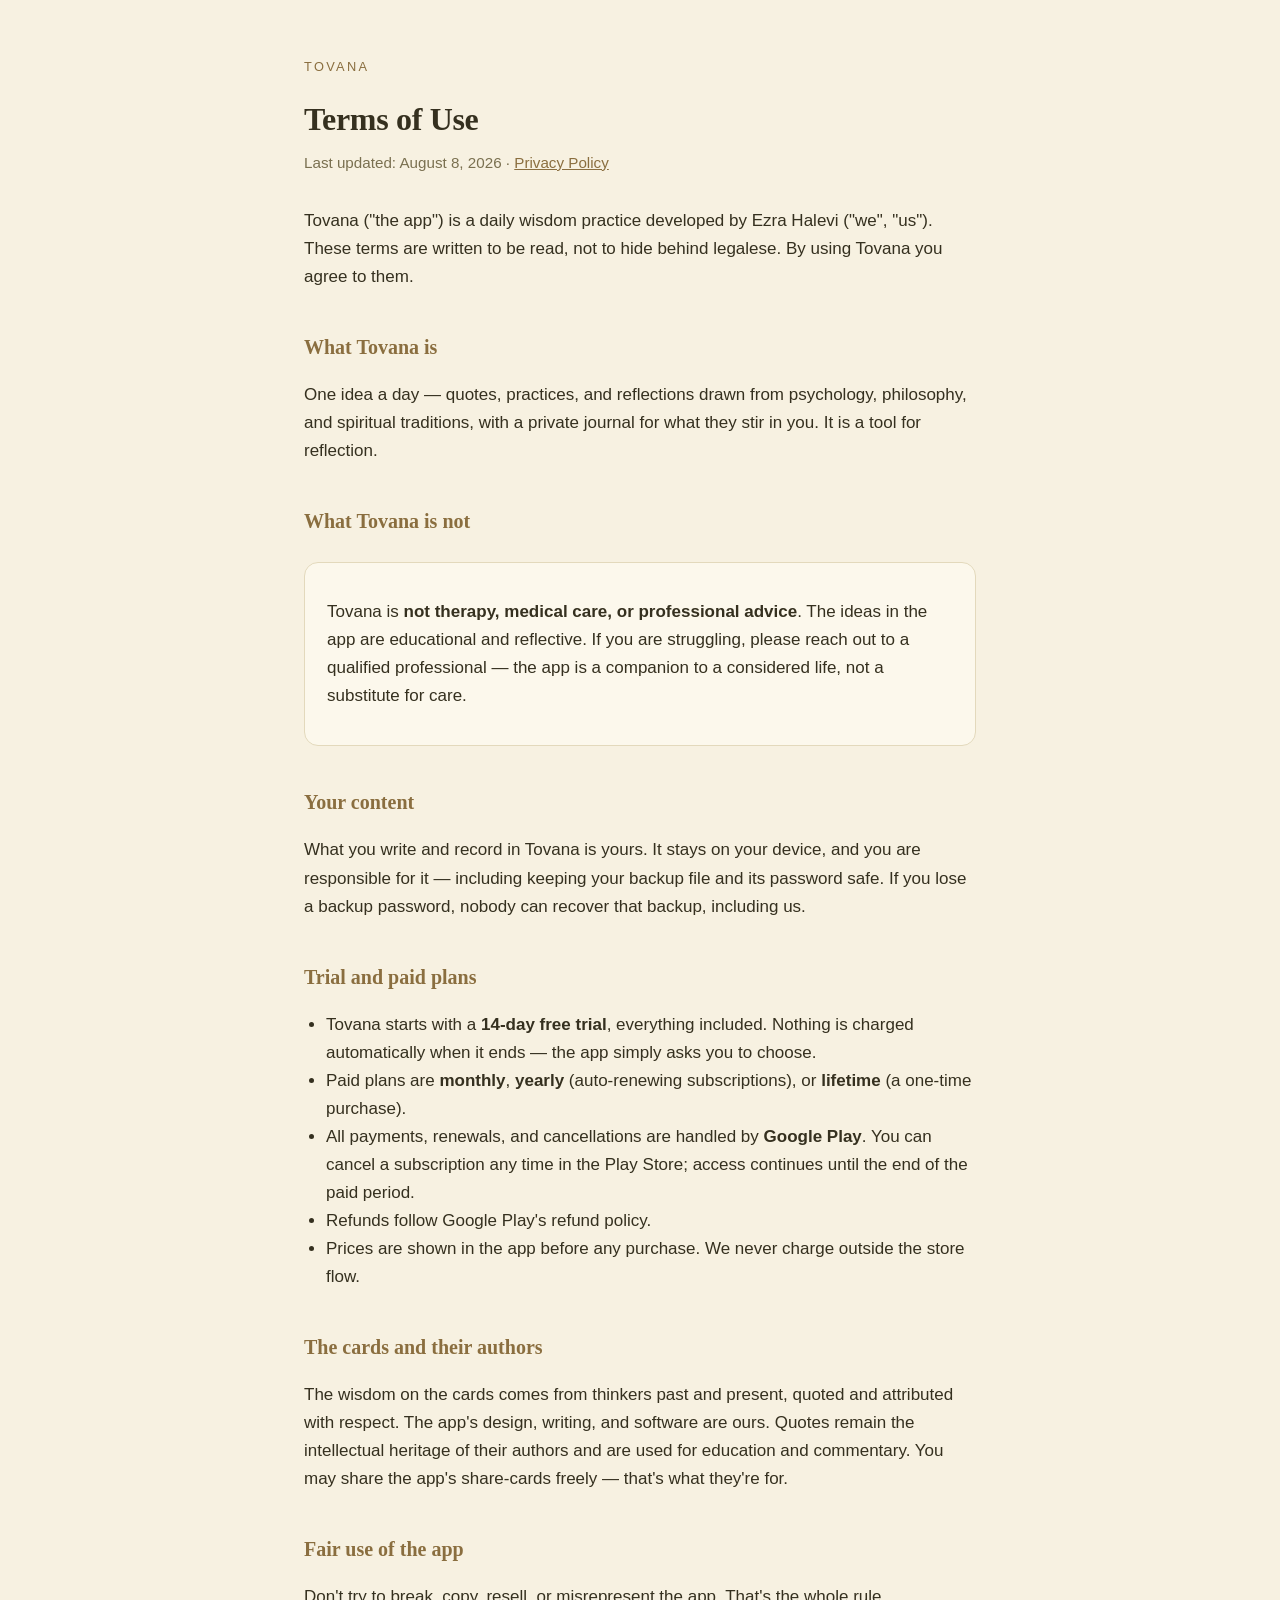
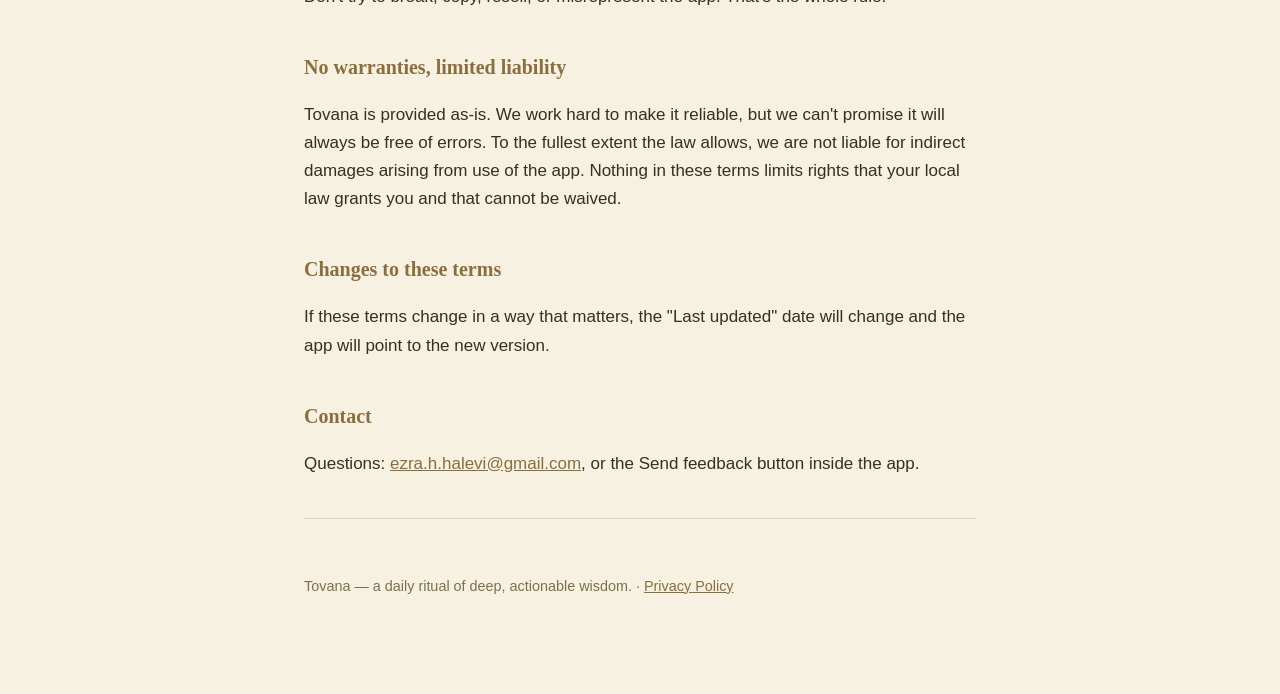
==== terms.html @ 53b5a6dc "Tovana privacy policy + terms of use Co-Authored-By: Claude Fable 5 <noreply@anthropic.com>" ====
<!DOCTYPE html>
<html lang="en">
<head>
  <meta charset="utf-8">
  <meta name="viewport" content="width=device-width, initial-scale=1">
  <title>Terms of Use — Tovana</title>
  <meta name="description" content="Terms of use for Tovana, a daily wisdom practice: free trial, plans, your content, and what the app is and isn't.">
  <link rel="stylesheet" href="style.css">
</head>
<body>
<main>
  <p class="brand">Tovana</p>
  <h1>Terms of Use</h1>
  <p class="updated">Last updated: August 8, 2026 · <a href="index.html">Privacy Policy</a></p>

  <p>Tovana ("the app") is a daily wisdom practice developed by Ezra Halevi ("we", "us"). These terms are written to be read, not to hide behind legalese. By using Tovana you agree to them.</p>

  <h2>What Tovana is</h2>
  <p>One idea a day — quotes, practices, and reflections drawn from psychology, philosophy, and spiritual traditions, with a private journal for what they stir in you. It is a tool for reflection.</p>

  <h2>What Tovana is not</h2>
  <div class="card">
    <p>Tovana is <strong>not therapy, medical care, or professional advice</strong>. The ideas in the app are educational and reflective. If you are struggling, please reach out to a qualified professional — the app is a companion to a considered life, not a substitute for care.</p>
  </div>

  <h2>Your content</h2>
  <p>What you write and record in Tovana is yours. It stays on your device, and you are responsible for it — including keeping your backup file and its password safe. If you lose a backup password, nobody can recover that backup, including us.</p>

  <h2>Trial and paid plans</h2>
  <ul>
    <li>Tovana starts with a <strong>14-day free trial</strong>, everything included. Nothing is charged automatically when it ends — the app simply asks you to choose.</li>
    <li>Paid plans are <strong>monthly</strong>, <strong>yearly</strong> (auto-renewing subscriptions), or <strong>lifetime</strong> (a one-time purchase).</li>
    <li>All payments, renewals, and cancellations are handled by <strong>Google Play</strong>. You can cancel a subscription any time in the Play Store; access continues until the end of the paid period.</li>
    <li>Refunds follow Google Play's refund policy.</li>
    <li>Prices are shown in the app before any purchase. We never charge outside the store flow.</li>
  </ul>

  <h2>The cards and their authors</h2>
  <p>The wisdom on the cards comes from thinkers past and present, quoted and attributed with respect. The app's design, writing, and software are ours. Quotes remain the intellectual heritage of their authors and are used for education and commentary. You may share the app's share-cards freely — that's what they're for.</p>

  <h2>Fair use of the app</h2>
  <p>Don't try to break, copy, resell, or misrepresent the app. That's the whole rule.</p>

  <h2>No warranties, limited liability</h2>
  <p>Tovana is provided as-is. We work hard to make it reliable, but we can't promise it will always be free of errors. To the fullest extent the law allows, we are not liable for indirect damages arising from use of the app. Nothing in these terms limits rights that your local law grants you and that cannot be waived.</p>

  <h2>Changes to these terms</h2>
  <p>If these terms change in a way that matters, the "Last updated" date will change and the app will point to the new version.</p>

  <h2>Contact</h2>
  <p>Questions: <a href="mailto:ezra.h.halevi@gmail.com">ezra.h.halevi@gmail.com</a>, or the Send feedback button inside the app.</p>

  <hr class="divider">
  <footer>Tovana — a daily ritual of deep, actionable wisdom. · <a href="index.html">Privacy Policy</a></footer>
</main>
</body>
</html>
---- style.css ----
:root {
  --paper: #F7F1E1;
  --paper-high: #FCF8EC;
  --ink: #35301F;
  --ink-muted: #7A7050;
  --gold: #8A6E3F;
  --outline: #E3D9BC;
}
* { box-sizing: border-box; }
html { -webkit-text-size-adjust: 100%; }
body {
  margin: 0;
  background: var(--paper);
  color: var(--ink);
  font-family: -apple-system, BlinkMacSystemFont, "Segoe UI", Roboto, Helvetica, Arial, sans-serif;
  line-height: 1.65;
  font-size: 17px;
}
main {
  max-width: 720px;
  margin: 0 auto;
  padding: 56px 24px 96px;
}
.brand {
  font-size: 0.8rem;
  letter-spacing: 0.18em;
  text-transform: uppercase;
  color: var(--gold);
  margin: 0 0 16px;
}
h1 {
  font-family: Georgia, "Times New Roman", serif;
  font-size: 2rem;
  margin: 0 0 4px;
  letter-spacing: -0.01em;
}
.updated { color: var(--ink-muted); font-size: 0.95rem; margin: 0 0 32px; }
h2 {
  font-family: Georgia, "Times New Roman", serif;
  font-size: 1.25rem;
  margin: 40px 0 10px;
  color: var(--gold);
}
p, li { color: var(--ink); }
strong { color: var(--ink); }
ul { padding-left: 22px; }
a { color: var(--gold); }
.divider {
  border: none;
  border-top: 1px solid var(--outline);
  margin: 40px 0;
}
.card {
  background: var(--paper-high);
  border: 1px solid var(--outline);
  border-radius: 14px;
  padding: 18px 22px;
  margin: 24px 0;
}
footer {
  color: var(--ink-muted);
  font-size: 0.9rem;
  margin-top: 56px;
}
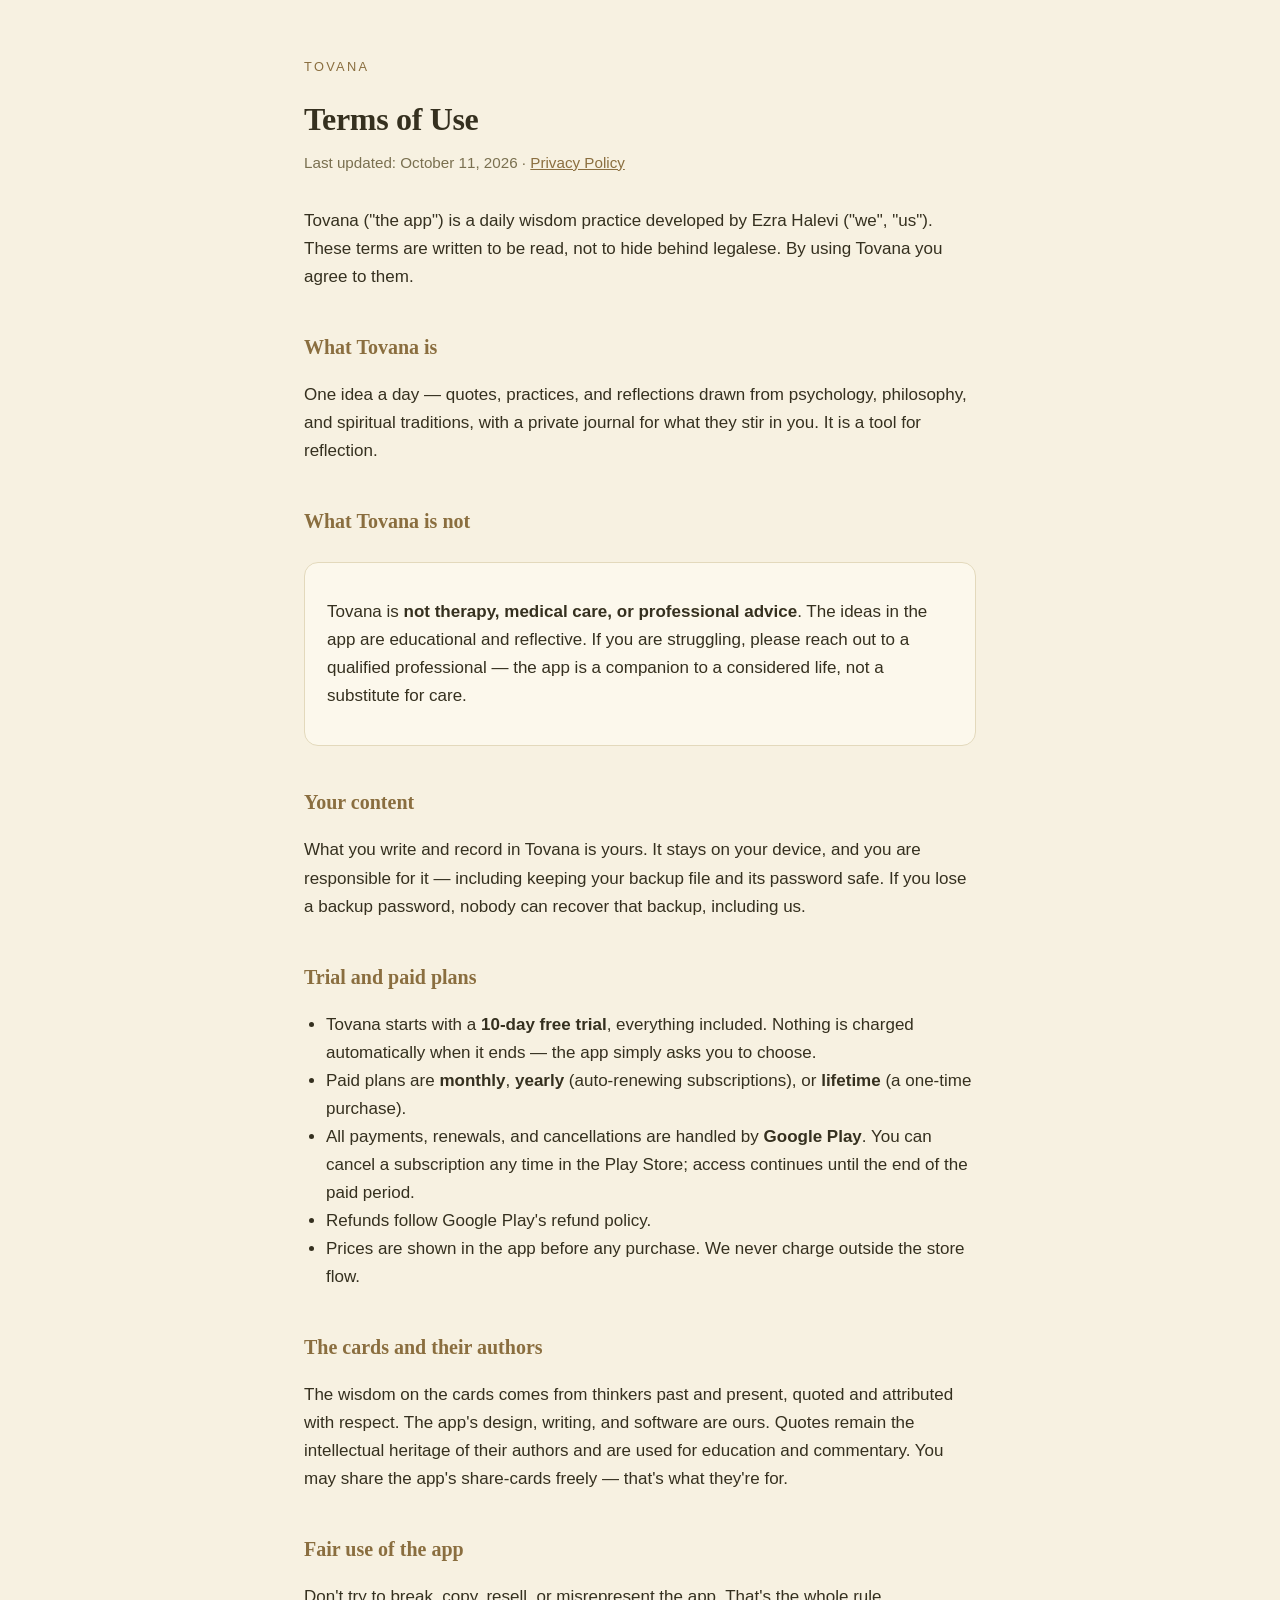
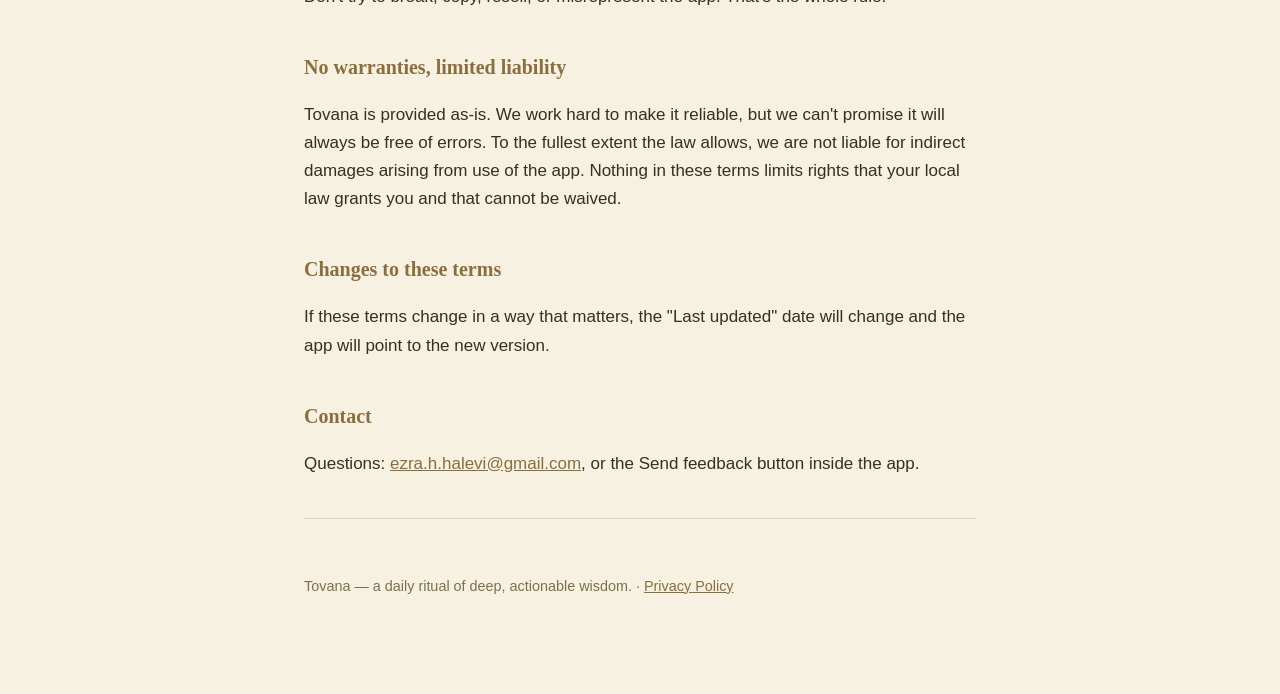
==== commit 38f33496: "Terms: 10-day free trial Co-Authored-By: Claude Opus 5.5 <noreply@anthropic.com>" ====
--- a/terms.html
+++ b/terms.html
@@ -11,7 +11,7 @@
 <main>
   <p class="brand">Tovana</p>
   <h1>Terms of Use</h1>
-  <p class="updated">Last updated: August 8, 2026 · <a href="index.html">Privacy Policy</a></p>
+  <p class="updated">Last updated: October 11, 2026 · <a href="index.html">Privacy Policy</a></p>
 
   <p>Tovana ("the app") is a daily wisdom practice developed by Ezra Halevi ("we", "us"). These terms are written to be read, not to hide behind legalese. By using Tovana you agree to them.</p>
 
@@ -28,7 +28,7 @@
 
   <h2>Trial and paid plans</h2>
   <ul>
-    <li>Tovana starts with a <strong>14-day free trial</strong>, everything included. Nothing is charged automatically when it ends — the app simply asks you to choose.</li>
+    <li>Tovana starts with a <strong>10-day free trial</strong>, everything included. Nothing is charged automatically when it ends — the app simply asks you to choose.</li>
     <li>Paid plans are <strong>monthly</strong>, <strong>yearly</strong> (auto-renewing subscriptions), or <strong>lifetime</strong> (a one-time purchase).</li>
     <li>All payments, renewals, and cancellations are handled by <strong>Google Play</strong>. You can cancel a subscription any time in the Play Store; access continues until the end of the paid period.</li>
     <li>Refunds follow Google Play's refund policy.</li>
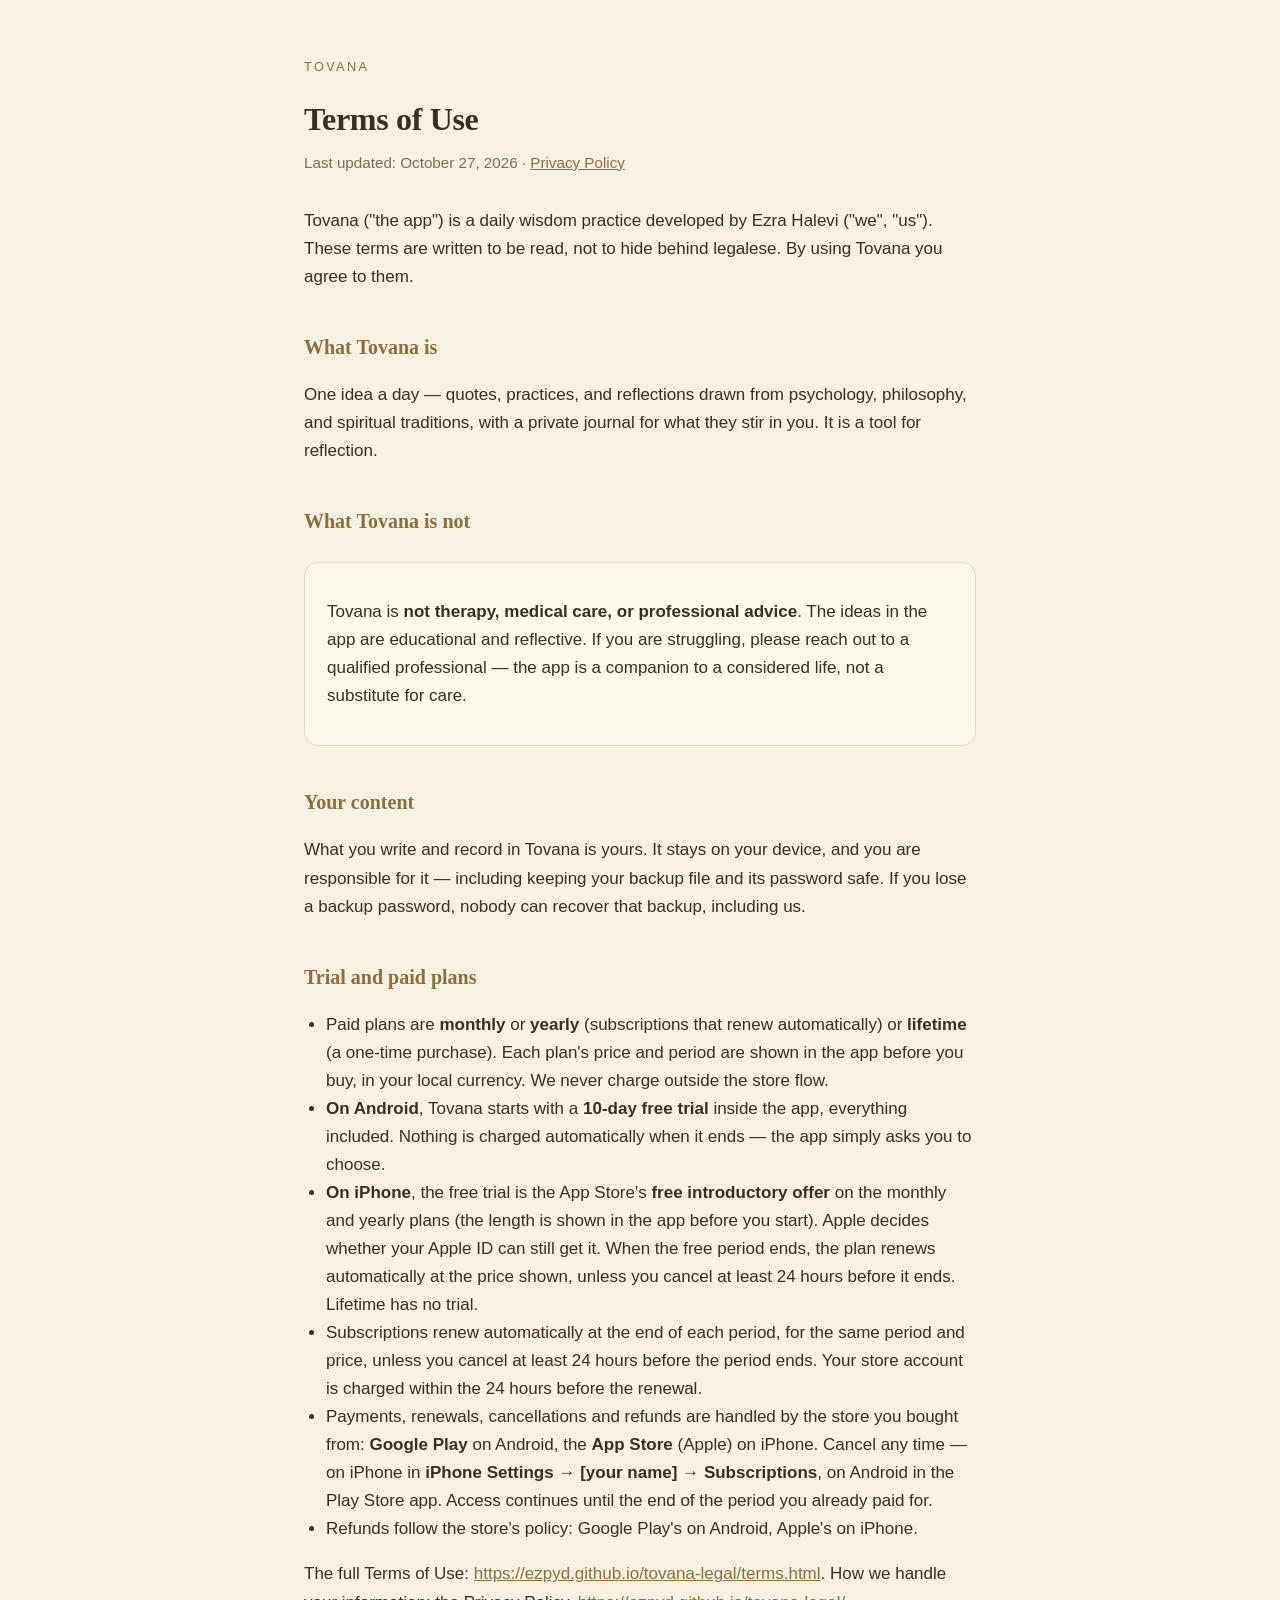
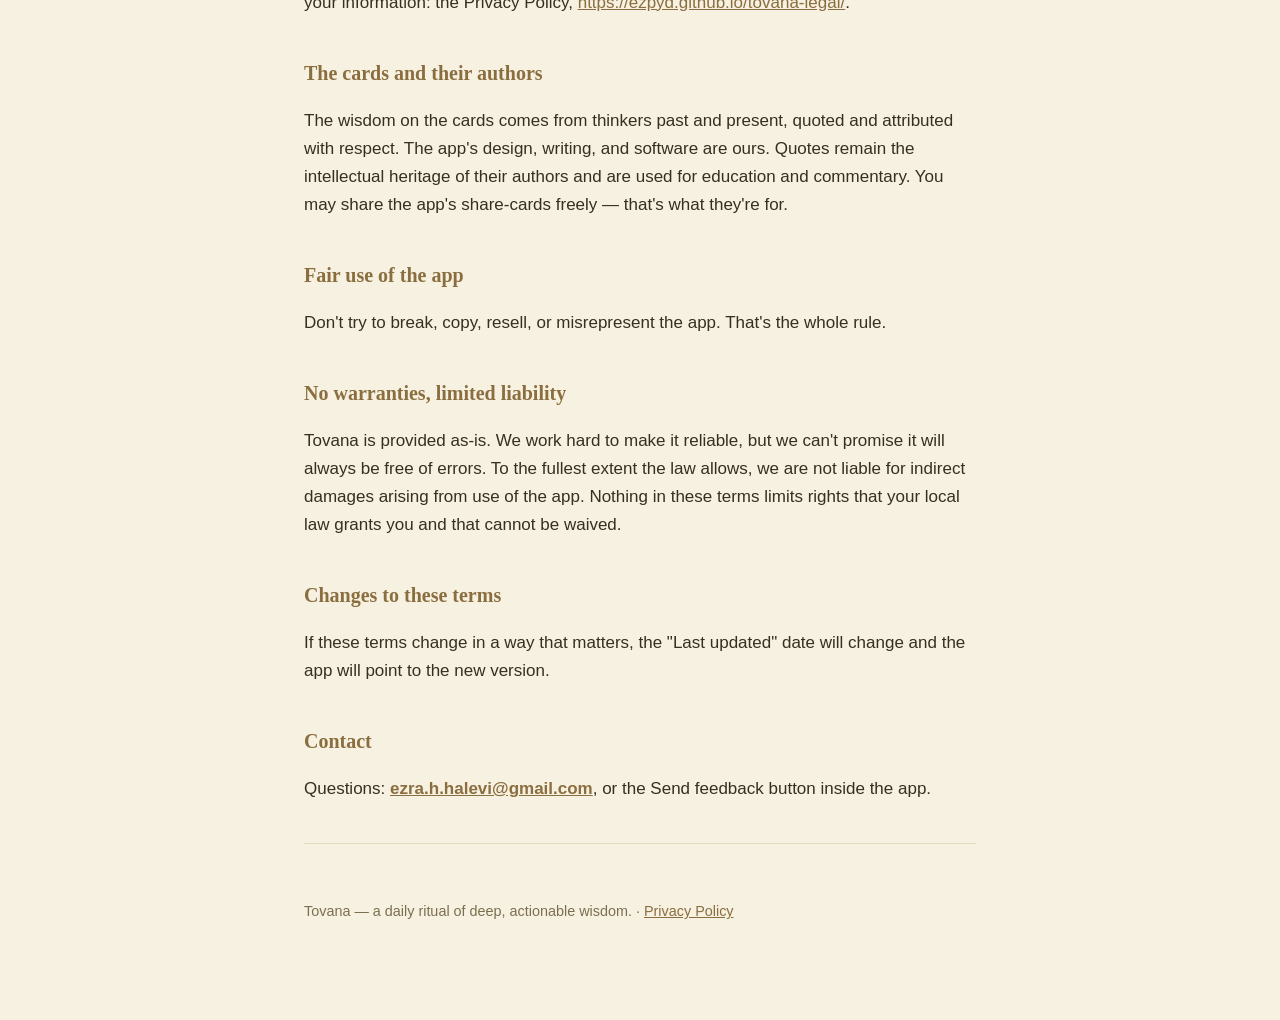
==== commit e1cb9e0e: "Privacy + Terms: App Store (Apple) alongside Google Play; automatic subscription check named; iPhone" ====
--- a/terms.html
+++ b/terms.html
@@ -4,14 +4,14 @@
   <meta charset="utf-8">
   <meta name="viewport" content="width=device-width, initial-scale=1">
   <title>Terms of Use — Tovana</title>
-  <meta name="description" content="Terms of use for Tovana, a daily wisdom practice: free trial, plans, your content, and what the app is and isn't.">
+  <meta name="description" content="Terms of use for Tovana, a daily wisdom practice: free trial, plans, your content, and what the app is and isn&#x27;t.">
   <link rel="stylesheet" href="style.css">
 </head>
 <body>
 <main>
   <p class="brand">Tovana</p>
   <h1>Terms of Use</h1>
-  <p class="updated">Last updated: October 11, 2026 · <a href="index.html">Privacy Policy</a></p>
+  <p class="updated">Last updated: October 27, 2026 · <a href="index.html">Privacy Policy</a></p>
 
   <p>Tovana ("the app") is a daily wisdom practice developed by Ezra Halevi ("we", "us"). These terms are written to be read, not to hide behind legalese. By using Tovana you agree to them.</p>
 
@@ -28,12 +28,14 @@
 
   <h2>Trial and paid plans</h2>
   <ul>
-    <li>Tovana starts with a <strong>10-day free trial</strong>, everything included. Nothing is charged automatically when it ends — the app simply asks you to choose.</li>
-    <li>Paid plans are <strong>monthly</strong>, <strong>yearly</strong> (auto-renewing subscriptions), or <strong>lifetime</strong> (a one-time purchase).</li>
-    <li>All payments, renewals, and cancellations are handled by <strong>Google Play</strong>. You can cancel a subscription any time in the Play Store; access continues until the end of the paid period.</li>
-    <li>Refunds follow Google Play's refund policy.</li>
-    <li>Prices are shown in the app before any purchase. We never charge outside the store flow.</li>
+    <li>Paid plans are <strong>monthly</strong> or <strong>yearly</strong> (subscriptions that renew automatically) or <strong>lifetime</strong> (a one-time purchase). Each plan's price and period are shown in the app before you buy, in your local currency. We never charge outside the store flow.</li>
+    <li><strong>On Android</strong>, Tovana starts with a <strong>10-day free trial</strong> inside the app, everything included. Nothing is charged automatically when it ends — the app simply asks you to choose.</li>
+    <li><strong>On iPhone</strong>, the free trial is the App Store's <strong>free introductory offer</strong> on the monthly and yearly plans (the length is shown in the app before you start). Apple decides whether your Apple ID can still get it. When the free period ends, the plan renews automatically at the price shown, unless you cancel at least 24 hours before it ends. Lifetime has no trial.</li>
+    <li>Subscriptions renew automatically at the end of each period, for the same period and price, unless you cancel at least 24 hours before the period ends. Your store account is charged within the 24 hours before the renewal.</li>
+    <li>Payments, renewals, cancellations and refunds are handled by the store you bought from: <strong>Google Play</strong> on Android, the <strong>App Store</strong> (Apple) on iPhone. Cancel any time — on iPhone in <strong>iPhone Settings → [your name] → Subscriptions</strong>, on Android in the Play Store app. Access continues until the end of the period you already paid for.</li>
+    <li>Refunds follow the store's policy: Google Play's on Android, Apple's on iPhone.</li>
   </ul>
+  <p>The full Terms of Use: <a href="https://ezpyd.github.io/tovana-legal/terms.html">https://ezpyd.github.io/tovana-legal/terms.html</a>. How we handle your information: the Privacy Policy, <a href="https://ezpyd.github.io/tovana-legal/">https://ezpyd.github.io/tovana-legal/</a>.</p>
 
   <h2>The cards and their authors</h2>
   <p>The wisdom on the cards comes from thinkers past and present, quoted and attributed with respect. The app's design, writing, and software are ours. Quotes remain the intellectual heritage of their authors and are used for education and commentary. You may share the app's share-cards freely — that's what they're for.</p>
@@ -48,7 +50,7 @@
   <p>If these terms change in a way that matters, the "Last updated" date will change and the app will point to the new version.</p>
 
   <h2>Contact</h2>
-  <p>Questions: <a href="mailto:ezra.h.halevi@gmail.com">ezra.h.halevi@gmail.com</a>, or the Send feedback button inside the app.</p>
+  <p>Questions: <strong><a href="mailto:ezra.h.halevi@gmail.com">ezra.h.halevi@gmail.com</a></strong>, or the Send feedback button inside the app.</p>
 
   <hr class="divider">
   <footer>Tovana — a daily ritual of deep, actionable wisdom. · <a href="index.html">Privacy Policy</a></footer>
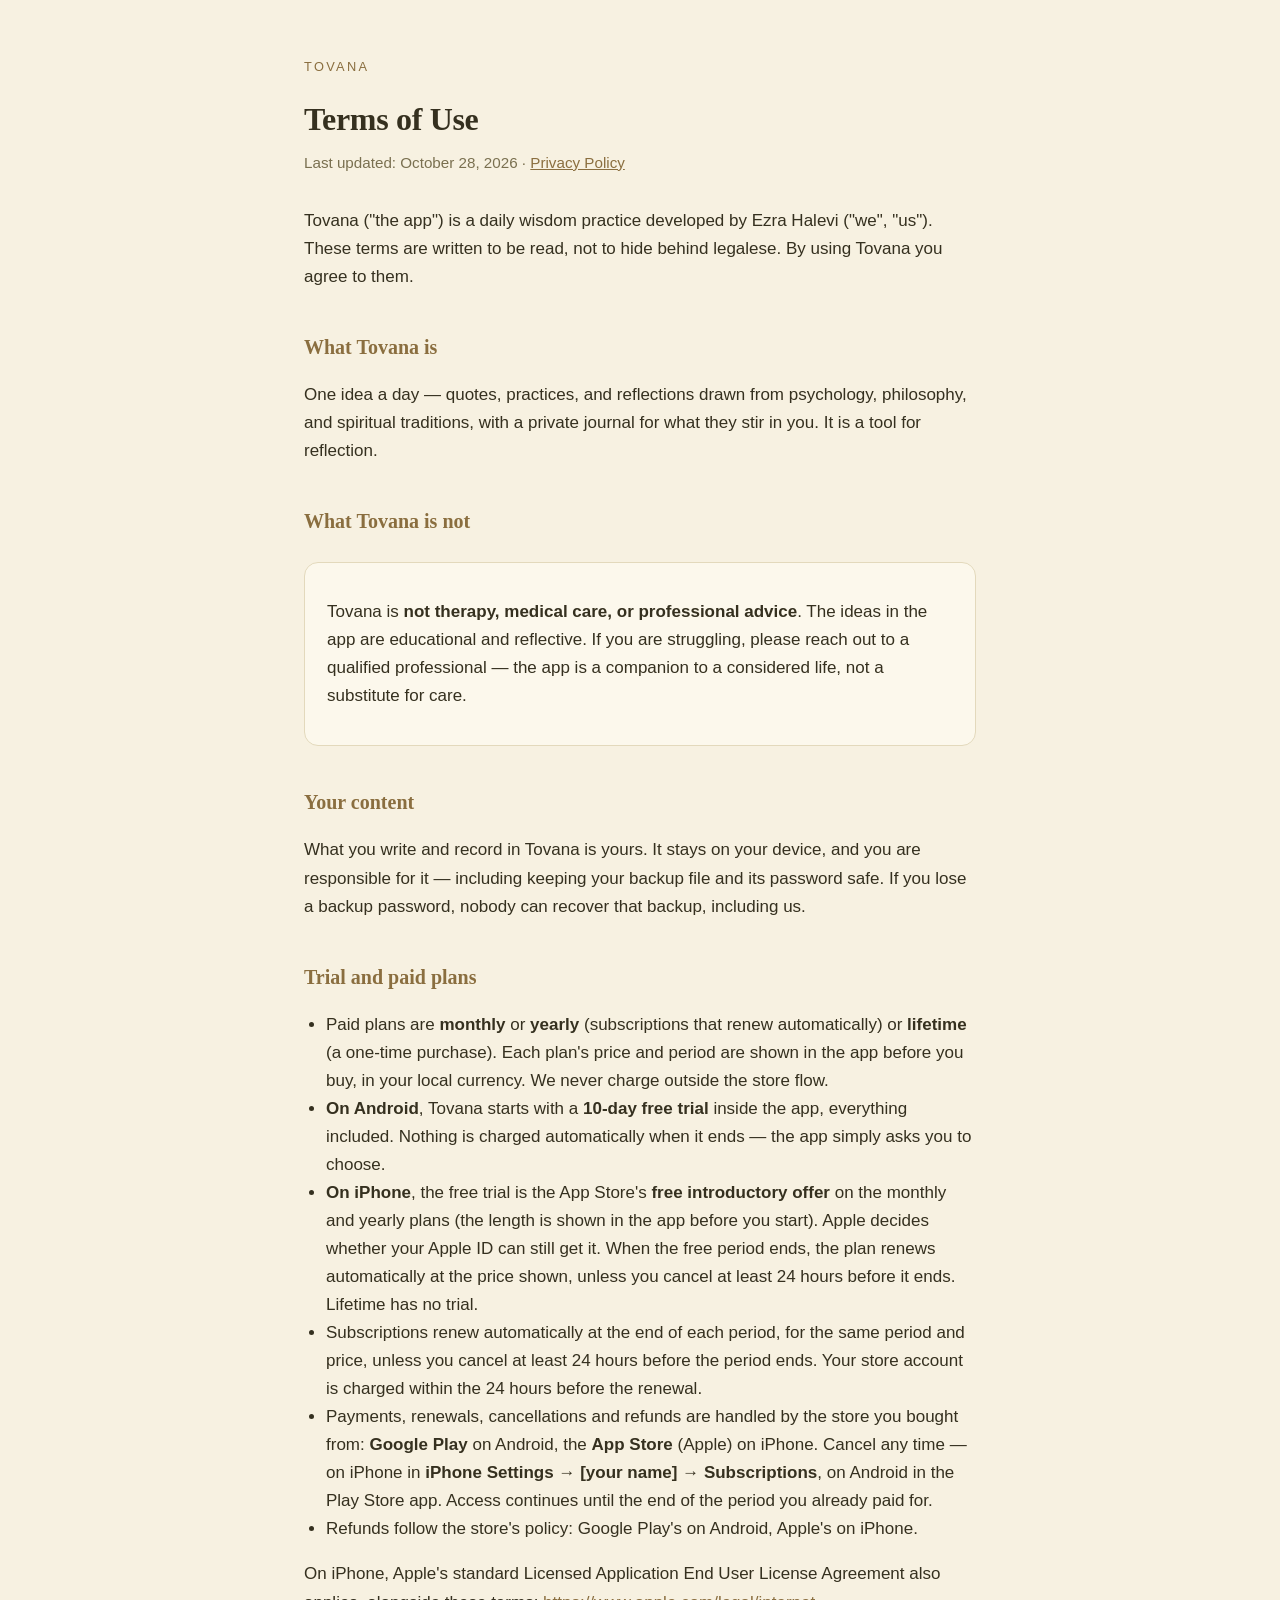
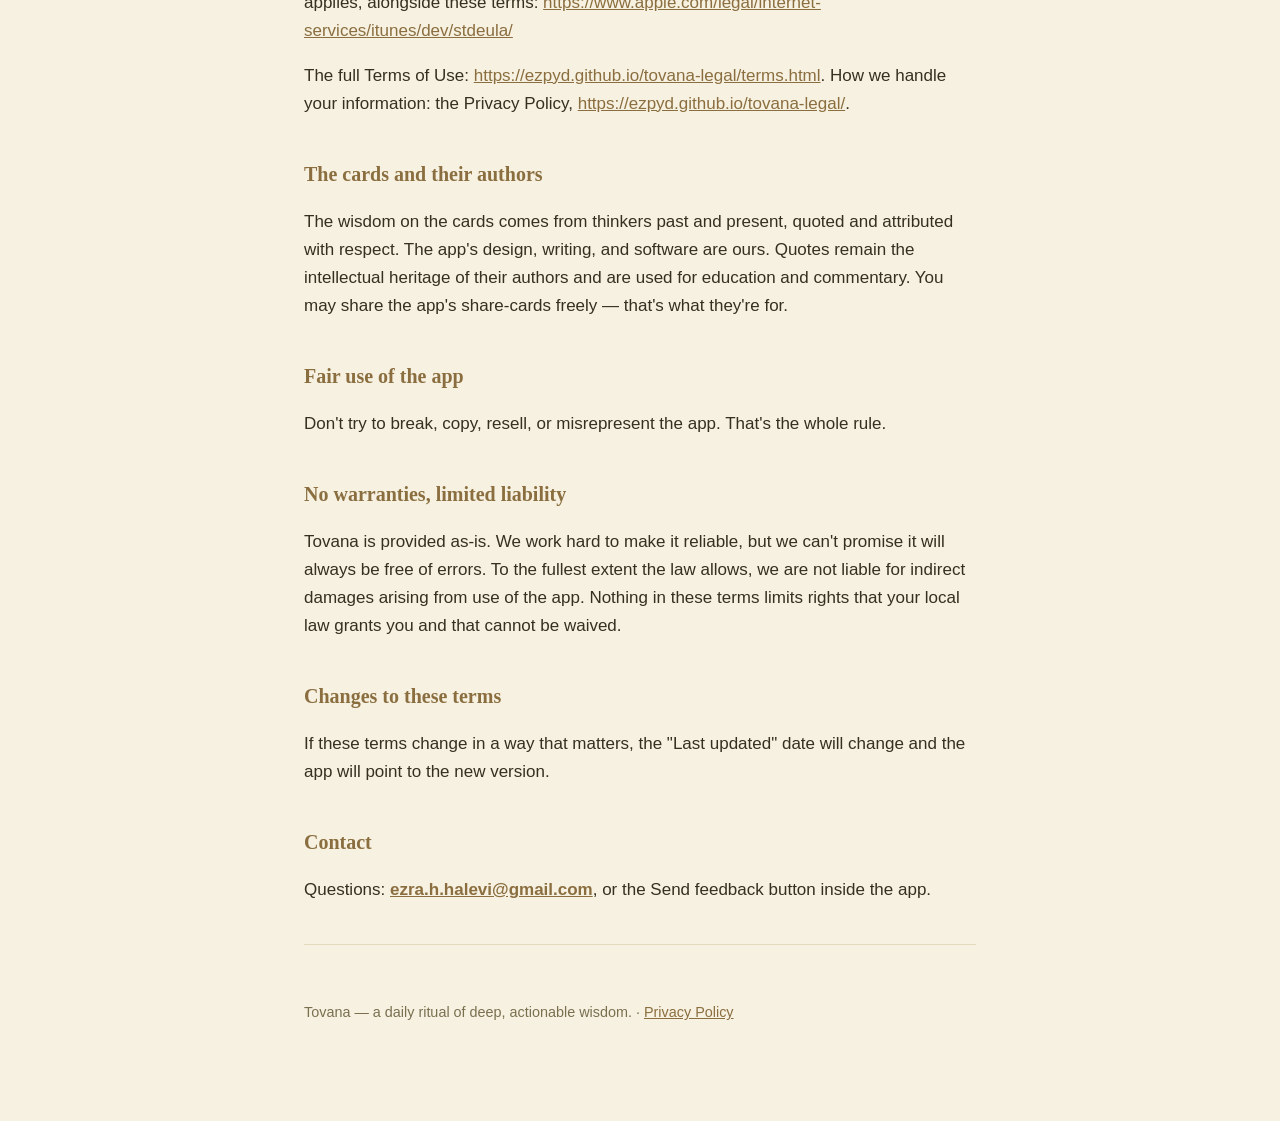
==== commit 684269be: "Terms: on iPhone, Apple's standard EULA also applies, linked (Tovana F-051)" ====
--- a/terms.html
+++ b/terms.html
@@ -11,7 +11,7 @@
 <main>
   <p class="brand">Tovana</p>
   <h1>Terms of Use</h1>
-  <p class="updated">Last updated: October 27, 2026 · <a href="index.html">Privacy Policy</a></p>
+  <p class="updated">Last updated: October 28, 2026 · <a href="index.html">Privacy Policy</a></p>
 
   <p>Tovana ("the app") is a daily wisdom practice developed by Ezra Halevi ("we", "us"). These terms are written to be read, not to hide behind legalese. By using Tovana you agree to them.</p>
 
@@ -35,6 +35,7 @@
     <li>Payments, renewals, cancellations and refunds are handled by the store you bought from: <strong>Google Play</strong> on Android, the <strong>App Store</strong> (Apple) on iPhone. Cancel any time — on iPhone in <strong>iPhone Settings → [your name] → Subscriptions</strong>, on Android in the Play Store app. Access continues until the end of the period you already paid for.</li>
     <li>Refunds follow the store's policy: Google Play's on Android, Apple's on iPhone.</li>
   </ul>
+  <p>On iPhone, Apple's standard Licensed Application End User License Agreement also applies, alongside these terms: <a href="https://www.apple.com/legal/internet-services/itunes/dev/stdeula/">https://www.apple.com/legal/internet-services/itunes/dev/stdeula/</a></p>
   <p>The full Terms of Use: <a href="https://ezpyd.github.io/tovana-legal/terms.html">https://ezpyd.github.io/tovana-legal/terms.html</a>. How we handle your information: the Privacy Policy, <a href="https://ezpyd.github.io/tovana-legal/">https://ezpyd.github.io/tovana-legal/</a>.</p>
 
   <h2>The cards and their authors</h2>
